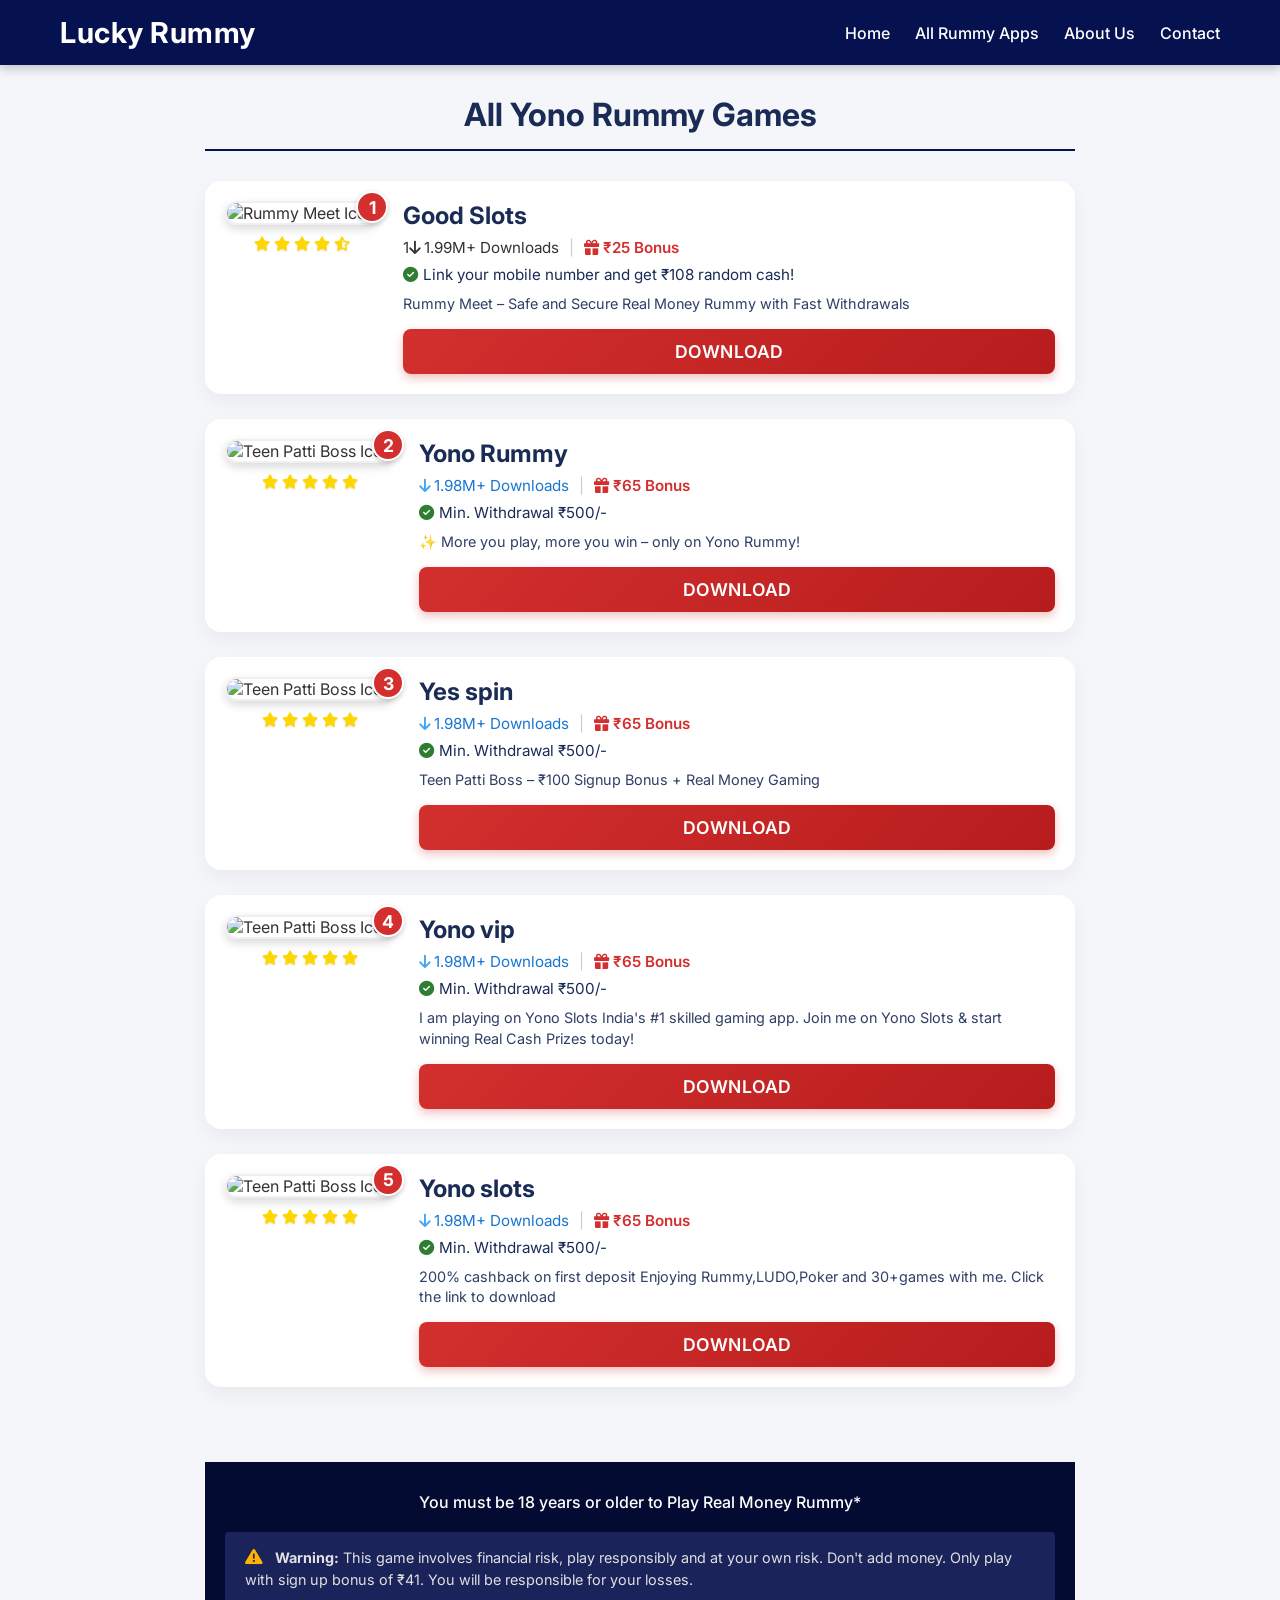
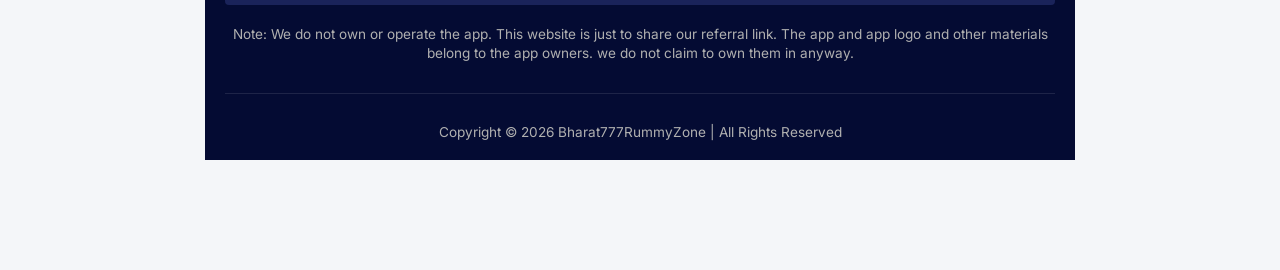
==== all-apps.html @ 6d44b894 "Add files via upload" ====
<!DOCTYPE html>
<html lang="en">
<head>
    <meta charset="UTF-8">
    <meta name="viewport" content="width=device-width, initial-scale=1.0">
    <title>All Rummy Apps - RummyZone</title>
    <link rel="stylesheet" href="style.css">
    <!-- FontAwesome for icons -->
    <link rel="stylesheet" href="https://cdnjs.cloudflare.com/ajax/libs/font-awesome/6.4.0/css/all.min.css">
    <link href="https://fonts.googleapis.com/css2?family=Inter:wght@400;500;600;700&display=swap" rel="stylesheet">
</head>
<body>

    <!-- Navbar -->
    <nav class="navbar">
        <div class="nav-container">
            <h1 class="logo">Lucky Rummy</h1>
            <ul class="nav-links">
                <li><a href="index.html">Home</a></li>
                <li><a href="all-apps.html">All Rummy Apps</a></li>
                <li><a href="about.html">About Us</a></li>
                <li><a href="contact.html">Contact</a></li>
            </ul>
        </div>
    </nav>
   <!-- Main Content -->
    <main class="main-content">
        <h2 class="section-title">All Yono Rummy Games</h2>

        <div class="cards-container">











            <!-- App Card 1 -->
            <div class="app-card">
                <div class="card-left">
                    <div class="icon-wrapper">
                        <span class="rank-badge">1</span>
                        <img src="images/good1.jpeg" alt="Rummy Meet Icon" class="app-icon">
                    </div>
                    <div class="stars">
                        <i class="fa-solid fa-star"></i>
                        <i class="fa-solid fa-star"></i>
                        <i class="fa-solid fa-star"></i>
                        <i class="fa-solid fa-star"></i>
                        <i class="fa-solid fa-star-half-stroke"></i>
                    </div>
                </div>
                <div class="card-right">
                    <h3 class="app-name">Good Slots</h3>
                    <div class="app-stats">
                        <span rank-badge>1<i class="fa-solid fa-arrow-down"></i> 1.99M+ Downloads</span>
                        <span class="stat divider">|</span>
                        <span class="stat bonus"><i class="fa-solid fa-gift"></i> ₹25 Bonus</span>
                    </div>
                    <div class="app-withdrawal">
                        <i class="fa-solid fa-circle-check"></i> Link your mobile number and get ₹108 random cash!
                    </div>
                    <p class="app-desc">Rummy Meet – Safe and Secure Real Money Rummy with Fast Withdrawals</p>
                    <a href=" https://sharegoodslots.xyz?pid=497854012&pkg=com.goodslots111.com" class="btn-download">Download</a>
                </div>
            </div>


            <!-- App Card 2 -->
            <div class="app-card">
                <div class="card-left">
                    <div class="icon-wrapper">
                        <span class="rank-badge">2</span>
                        <img src="images\image.png" alt="Teen Patti Boss Icon" class="app-icon">
                    </div>
                    <div class="stars">
                        <i class="fa-solid fa-star"></i>
                        <i class="fa-solid fa-star"></i>
                        <i class="fa-solid fa-star"></i>
                        <i class="fa-solid fa-star"></i>
                        <i class="fa-solid fa-star"></i>
                    </div>
                </div>
                <div class="card-right">
                    <h3 class="app-name">Yono Rummy</h3>
                    <div class="app-stats">
                        <span class="stat downloads"><i class="fa-solid fa-arrow-down"></i> 1.98M+ Downloads</span>
                        <span class="stat divider">|</span>
                        <span class="stat bonus"><i class="fa-solid fa-gift"></i> ₹65 Bonus</span>
                    </div>
                    <div class="app-withdrawal">
                        <i class="fa-solid fa-circle-check"></i> Min. Withdrawal ₹500/-
                    </div>
                    <p class="app-desc">✨ More you play, more you win – only on Yono Rummy!</p>
                    <a href="https://yonorummy019.com/?code=FJ9BPXQPASB&t=1774682719" class="btn-download">Download</a>
                </div>
            </div>

          <!-- App Card 3 -->
            <div class="app-card">
                <div class="card-left">
                    <div class="icon-wrapper">
                        <span class="rank-badge">3</span>
                        <img src="images\sky1.jpeg" alt="Teen Patti Boss Icon" class="app-icon">
                    </div>
                    <div class="stars">
                        <i class="fa-solid fa-star"></i>
                        <i class="fa-solid fa-star"></i>
                        <i class="fa-solid fa-star"></i>
                        <i class="fa-solid fa-star"></i>
                        <i class="fa-solid fa-star"></i>
                    </div>
                </div>
                <div class="card-right">
                    <h3 class="app-name">Yes spin</h3>
                    <div class="app-stats">
                        <span class="stat downloads"><i class="fa-solid fa-arrow-down"></i> 1.98M+ Downloads</span>
                        <span class="stat divider">|</span>
                        <span class="stat bonus"><i class="fa-solid fa-gift"></i> ₹65 Bonus</span>
                    </div>
                    <div class="app-withdrawal">
                        <i class="fa-solid fa-circle-check"></i> Min. Withdrawal ₹500/-
                    </div>
                    <p class="app-desc">Teen Patti Boss – ₹100 Signup Bonus + Real Money Gaming</p>
                    <a href="https://www.yesspinhhh.com/?code=7GPYC7N1KJ4&t=1774682824" class="btn-download">Download</a>
                </div>
            </div>


          <!-- App Card 4 -->
            <div class="app-card">
                <div class="card-left">
                    <div class="icon-wrapper">
                        <span class="rank-badge">4</span>
                        <img src="images\sky2.jpeg" alt="Teen Patti Boss Icon" class="app-icon">
                    </div>
                    <div class="stars">
                        <i class="fa-solid fa-star"></i>
                        <i class="fa-solid fa-star"></i>
                        <i class="fa-solid fa-star"></i>
                        <i class="fa-solid fa-star"></i>
                        <i class="fa-solid fa-star"></i>
                    </div>
                </div>
                <div class="card-right">
                    <h3 class="app-name">Yono vip</h3>
                    <div class="app-stats">
                        <span class="stat downloads"><i class="fa-solid fa-arrow-down"></i> 1.98M+ Downloads</span>
                        <span class="stat divider">|</span>
                        <span class="stat bonus"><i class="fa-solid fa-gift"></i> ₹65 Bonus</span>
                    </div>
                    <div class="app-withdrawal">
                        <i class="fa-solid fa-circle-check"></i> Min. Withdrawal ₹500/-
                    </div>
                    <p class="app-desc">I am playing on Yono Slots India's #1 skilled gaming app. 
 Join me on Yono Slots & start winning Real Cash Prizes today! </p>
                    <a href=" https://www.uonoslots.site/?code=SRJ963GXHSD&t=1774682987" class="btn-download">Download</a>
                </div>
            </div>

          <!-- App Card 5 -->
            <div class="app-card">
                <div class="card-left">
                    <div class="icon-wrapper">
                        <span class="rank-badge">5</span>
                        <img src="images\sky3.jpeg" alt="Teen Patti Boss Icon" class="app-icon">
                    </div>
                    <div class="stars">
                        <i class="fa-solid fa-star"></i>
                        <i class="fa-solid fa-star"></i>
                        <i class="fa-solid fa-star"></i>
                        <i class="fa-solid fa-star"></i>
                        <i class="fa-solid fa-star"></i>
                    </div>
                </div>
                <div class="card-right">
                    <h3 class="app-name">Yono slots</h3>
                    <div class="app-stats">
                        <span class="stat downloads"><i class="fa-solid fa-arrow-down"></i> 1.98M+ Downloads</span>
                        <span class="stat divider">|</span>
                        <span class="stat bonus"><i class="fa-solid fa-gift"></i> ₹65 Bonus</span>
                    </div>
                    <div class="app-withdrawal">
                        <i class="fa-solid fa-circle-check"></i> Min. Withdrawal ₹500/-
                    </div>
                    <p class="app-desc"> 200% cashback on first deposit 
 Enjoying Rummy,LUDO,Poker and 30+games with me. Click the link to download</p>
                    <a href="https://www.uonoslots.site/?code=SRJ963GXHSD&t=1774682987" class="btn-download">Download</a>
                </div>
            </div>


            

    <!-- Footer -->
    <footer class="site-footer">
        <div class="footer-container">
            <div class="footer-age-limit">
                You must be 18 years or older to Play Real Money Rummy*
            </div>
            <div class="footer-warning-box">
                <i class="fa-solid fa-triangle-exclamation"></i> <strong>Warning:</strong> This game involves financial risk, play responsibly and at your own risk. Don't add money. Only play with sign up bonus of ₹41. You will be responsible for your losses.
            </div>
            <div class="footer-note">
                Note: We do not own or operate the app. This website is just to share our referral link. The app and app logo and other materials belong to the app owners. we do not claim to own them in anyway.
            </div>
            <hr class="footer-divider">
            <div class="footer-copyright">
                Copyright © 2026 Bharat777RummyZone | All Rights Reserved
            </div>
        </div>
    </footer>

    <script src="script.js"></script>
</body>
</html>
---- style.css ----
:root {
    --primary-blue: #06114F;
    --secondary-blue: #1A2B56;
    --accent-yellow: #FFD700;
    --accent-red: #D32F2F;
    --accent-red-dark: #B71C1C;
    --accent-green: #2E7D32;
    --bg-light: #f4f6f9;
    --card-bg: #ffffff;
    --text-main: #333333;
    --text-muted: #666666;
}

* {
    margin: 0;
    padding: 0;
    box-sizing: border-box;
    font-family: 'Inter', sans-serif;
}

body {
    background-color: var(--bg-light);
    color: var(--text-main);
    padding-bottom: 80px; /* Space for sticky button */
}

/* Navbar */
.navbar {
    background-color: var(--primary-blue);
    padding: 15px 0;
    box-shadow: 0 4px 10px rgba(0,0,0,0.2);
    position: sticky;
    top: 0;
    z-index: 100;
}

.nav-container {
    max-width: 1200px;
    margin: 0 auto;
    padding: 0 20px;
    display: flex;
    justify-content: space-between;
    align-items: center;
}

.logo {
    color: #ffffff;
    font-size: 1.8rem;
    font-weight: 700;
    letter-spacing: 0.5px;
}

.nav-links {
    list-style: none;
    display: flex;
    gap: 25px;
}

.nav-links a {
    text-decoration: none;
    color: #ffffff;
    font-weight: 500;
    transition: color 0.3s ease;
}

.nav-links a:hover, .nav-links a.active {
    color: var(--accent-yellow);
}

/* Main Content */
.main-content {
    max-width: 900px;
    margin: 30px auto;
    padding: 0 15px;
}

.section-title {
    text-align: center;
    color: var(--secondary-blue);
    font-size: 2rem;
    margin-bottom: 30px;
    padding-bottom: 15px;
    border-bottom: 2px solid var(--primary-blue);
}

/* Cards */
.cards-container {
    display: flex;
    flex-direction: column;
    gap: 25px;
}

.app-card {
    background: var(--card-bg);
    border-radius: 16px;
    padding: 20px;
    display: flex;
    gap: 25px;
    box-shadow: 0 8px 20px rgba(0,0,0,0.05);
    transition: transform 0.3s ease, box-shadow 0.3s ease;
    position: relative;
    overflow: hidden;
}

.app-card:hover {
    transform: translateY(-5px);
    box-shadow: 0 12px 25px rgba(0,0,0,0.1);
}

.card-left {
    display: flex;
    flex-direction: column;
    align-items: center;
    gap: 10px;
    min-width: 120px;
}

.icon-wrapper {
    position: relative;
}

.app-icon {
    width: 100px;
    height: 100px;
    border-radius: 24px;
    object-fit: cover;
    box-shadow: 0 4px 10px rgba(0,0,0,0.15);
    border: 2px solid #f0f0f0;
}

.rank-badge {
    position: absolute;
    top: -10px;
    right: -10px;
    background: var(--accent-red);
    color: white;
    width: 32px;
    height: 32px;
    border-radius: 50%;
    display: flex;
    align-items: center;
    justify-content: center;
    font-weight: bold;
    font-size: 1.1rem;
    box-shadow: 0 2px 5px rgba(0,0,0,0.2);
    border: 2px solid white;
}

.stars {
    color: var(--accent-yellow);
    font-size: 0.9rem;
    text-shadow: 0 1px 2px rgba(0,0,0,0.1);
}

.card-right {
    flex: 1;
    display: flex;
    flex-direction: column;
    justify-content: space-between;
}

.app-name {
    color: var(--secondary-blue);
    font-size: 1.5rem;
    margin-bottom: 8px;
}

.app-stats {
    display: flex;
    align-items: center;
    gap: 10px;
    font-size: 0.95rem;
    margin-bottom: 8px;
}

.stat.downloads {
    color: #1976D2;
}

.stat.downloads i {
    color: #42A5F5;
}

.stat.bonus {
    color: var(--accent-red);
    font-weight: 600;
}

.stat.divider {
    color: #ccc;
}

.app-withdrawal {
    color: var(--secondary-blue);
    font-size: 0.95rem;
    margin-bottom: 10px;
    display: flex;
    align-items: center;
    gap: 5px;
}

.app-withdrawal i {
    color: var(--accent-green);
}

.app-desc {
    color: var(--secondary-blue);
    font-size: 0.9rem;
    margin-bottom: 15px;
    line-height: 1.4;
    opacity: 0.9;
}

.btn-download {
    background: linear-gradient(135deg, var(--accent-red), var(--accent-red-dark));
    color: white;
    text-decoration: none;
    padding: 12px 20px;
    border-radius: 8px;
    font-weight: 600;
    text-align: center;
    font-size: 1.1rem;
    transition: all 0.3s ease;
    box-shadow: 0 4px 10px rgba(211, 47, 47, 0.3);
    text-transform: uppercase;
    letter-spacing: 0.5px;
    display: inline-block;
}

.btn-download:hover {
    background: linear-gradient(135deg, #E53935, #C62828);
    box-shadow: 0 6px 15px rgba(211, 47, 47, 0.4);
    transform: scale(1.02);
}

/* Sticky Floating Button */
.floating-btn {
    position: fixed;
    bottom: 20px;
    left: 50%;
    transform: translateX(-50%);
    background: linear-gradient(135deg, #FF6D00, #E65100);
    color: white;
    text-decoration: none;
    padding: 15px 40px;
    border-radius: 30px;
    font-size: 1.2rem;
    font-weight: 700;
    box-shadow: 0 8px 20px rgba(230, 81, 0, 0.4);
    z-index: 99;
    transition: all 0.3s ease;
    animation: bounce 2s infinite;
}

.floating-btn:hover {
    background: linear-gradient(135deg, #FF8F00, #EF6C00);
    transform: translateX(-50%) scale(1.05);
}

@keyframes bounce {
    0%, 20%, 50%, 80%, 100% { transform: translateX(-50%) translateY(0); }
    40% { transform: translateX(-50%) translateY(-10px); }
    60% { transform: translateX(-50%) translateY(-5px); }
}

/* Modal Popup */
.modal-overlay {
    position: fixed;
    top: 0; left: 0; right: 0; bottom: 0;
    background: rgba(0,0,0,0.6);
    display: flex;
    justify-content: center;
    align-items: center;
    z-index: 1000;
    opacity: 0;
    pointer-events: none;
    transition: opacity 0.4s ease;
    backdrop-filter: blur(5px);
}

.modal-overlay.active {
    opacity: 1;
    pointer-events: auto;
}

.modal-content {
    background: white;
    border-radius: 20px;
    width: 90%;
    max-width: 400px;
    text-align: center;
    position: relative;
    transform: translateY(20px);
    transition: transform 0.4s ease;
    overflow: hidden;
    box-shadow: 0 15px 30px rgba(0,0,0,0.2);
}

.modal-overlay.active .modal-content {
    transform: translateY(0);
}

.close-btn {
    position: absolute;
    top: 15px;
    right: 20px;
    font-size: 1.8rem;
    cursor: pointer;
    color: white;
    transition: color 0.3s;
    z-index: 10;
}

.close-btn:hover {
    color: var(--accent-yellow);
}

.modal-header {
    background: var(--primary-blue);
    color: white;
    padding: 20px;
    border-bottom: 4px solid var(--accent-yellow);
}

.modal-body {
    padding: 30px 20px;
}

.bonus-icon {
    font-size: 3rem;
    color: var(--accent-red);
    margin-bottom: 15px;
}

.modal-body h4 {
    color: var(--secondary-blue);
    font-size: 1.4rem;
    margin-bottom: 10px;
}

.modal-body p {
    color: var(--text-muted);
    margin-bottom: 20px;
    font-size: 0.95rem;
}

.btn-large {
    display: block;
    width: 100%;
}

/* Text Page Content Cards (About, etc.) */
.text-card {
    background: var(--card-bg);
    border-radius: 16px;
    padding: 30px;
    box-shadow: 0 8px 20px rgba(0,0,0,0.05);
    line-height: 1.6;
    color: var(--text-main);
}
.text-card p {
    margin-bottom: 15px;
    font-size: 1.05rem;
}
.text-card h3 {
    color: var(--secondary-blue);
    font-size: 1.4rem;
    margin-top: 25px;
    margin-bottom: 15px;
    display: flex;
    align-items: center;
    gap: 10px;
}
.text-card ul {
    list-style: none;
    margin-bottom: 20px;
}
.text-card ul li {
    position: relative;
    padding-left: 25px;
    margin-bottom: 8px;
    font-size: 1.05rem;
}
.text-card ul li::before {
    content: "•";
    color: var(--primary-blue);
    font-weight: bold;
    position: absolute;
    left: 8px;
    top: 0;
}
.text-card .btn-container {
    text-align: center;
    margin-top: 30px;
    margin-bottom: 10px;
}

/* Form Styles */
.contact-form {
    display: flex;
    flex-direction: column;
    gap: 15px;
    margin-top: 20px;
}
.form-group {
    display: flex;
    flex-direction: column;
    gap: 5px;
}
.form-group label {
    font-weight: 500;
    color: var(--secondary-blue);
    font-size: 0.95rem;
}
.form-control {
    padding: 12px 15px;
    border: 1px solid #ccc;
    border-radius: 8px;
    font-size: 1rem;
    font-family: inherit;
    transition: all 0.3s ease;
}
.form-control:focus {
    outline: none;
    border-color: var(--primary-blue);
    box-shadow: 0 0 0 3px rgba(6, 17, 79, 0.1);
}
textarea.form-control {
    resize: vertical;
    min-height: 120px;
}
.contact-info {
    margin-top: 30px;
    padding-top: 20px;
    border-top: 1px solid #eee;
}
.contact-info p {
    display: flex;
    align-items: center;
    gap: 12px;
    margin-bottom: 12px;
    color: var(--text-main);
    font-size: 1.05rem;
}
.contact-info i {
    color: var(--accent-red);
    width: 20px;
    text-align: center;
    font-size: 1.2rem;
}

/* Footer */
.site-footer {
    background-color: #040b33; /* Darker blue for footer */
    color: white;
    padding: 30px 20px 20px;
    font-size: 0.9rem;
    margin-top: 50px;
}

.footer-container {
    max-width: 1000px;
    margin: 0 auto;
    display: flex;
    flex-direction: column;
    gap: 20px;
}

.footer-age-limit {
    text-align: center;
    font-size: 1rem;
    font-weight: 500;
}

.footer-warning-box {
    background-color: #1a235a;
    border-radius: 4px;
    padding: 15px 20px;
    line-height: 1.5;
    color: #e0e0e0;
}

.footer-warning-box i {
    color: #ffb300;
    margin-right: 8px;
    font-size: 1.1rem;
}

.footer-note {
    text-align: center;
    font-size: 0.85rem;
    color: #b0b0b0;
    line-height: 1.4;
}

.footer-links {
    display: flex;
    justify-content: center;
    gap: 20px;
    list-style: none;
    margin: 10px 0;
}

.footer-links a {
    color: white;
    text-decoration: none;
    font-weight: 500;
    transition: color 0.3s;
}

.footer-links a:hover {
    color: var(--accent-yellow);
}

.footer-divider {
    border: none;
    border-top: 1px solid rgba(255, 255, 255, 0.1);
    margin: 10px 0;
}

.footer-copyright {
    text-align: center;
    font-size: 0.85rem;
    color: #b0b0b0;
}

/* Responsive Design */
@media (max-width: 768px) {
    .nav-container {
        flex-direction: column;
        align-items: center;
        padding: 5px 15px;
    }
    
    .logo {
        margin-bottom: 15px;
    }
    
    .nav-links {
        display: flex;
        flex-wrap: wrap;
        justify-content: center;
        gap: 15px;
        width: 100%;
        font-size: 0.95rem;
    }
    
    .app-card {
        flex-direction: row;
        padding: 15px;
        gap: 15px;
    }
    
    .app-icon {
        width: 80px;
        height: 80px;
    }
    
    .app-name {
        font-size: 1.2rem;
    }
    
    .app-stats {
        flex-direction: column;
        align-items: flex-start;
        gap: 5px;
    }
    
    .stat.divider {
        display: none;
    }
    
    .btn-download {
        font-size: 1rem;
        padding: 10px;
    }
}

@media (max-width: 480px) {
    .app-card {
        flex-direction: column;
        align-items: center;
        text-align: center;
    }
    
    .card-left {
        margin-bottom: 10px;
    }
    
    .app-stats {
        align-items: center;
    }
    
    .app-withdrawal {
        justify-content: center;
    }
}
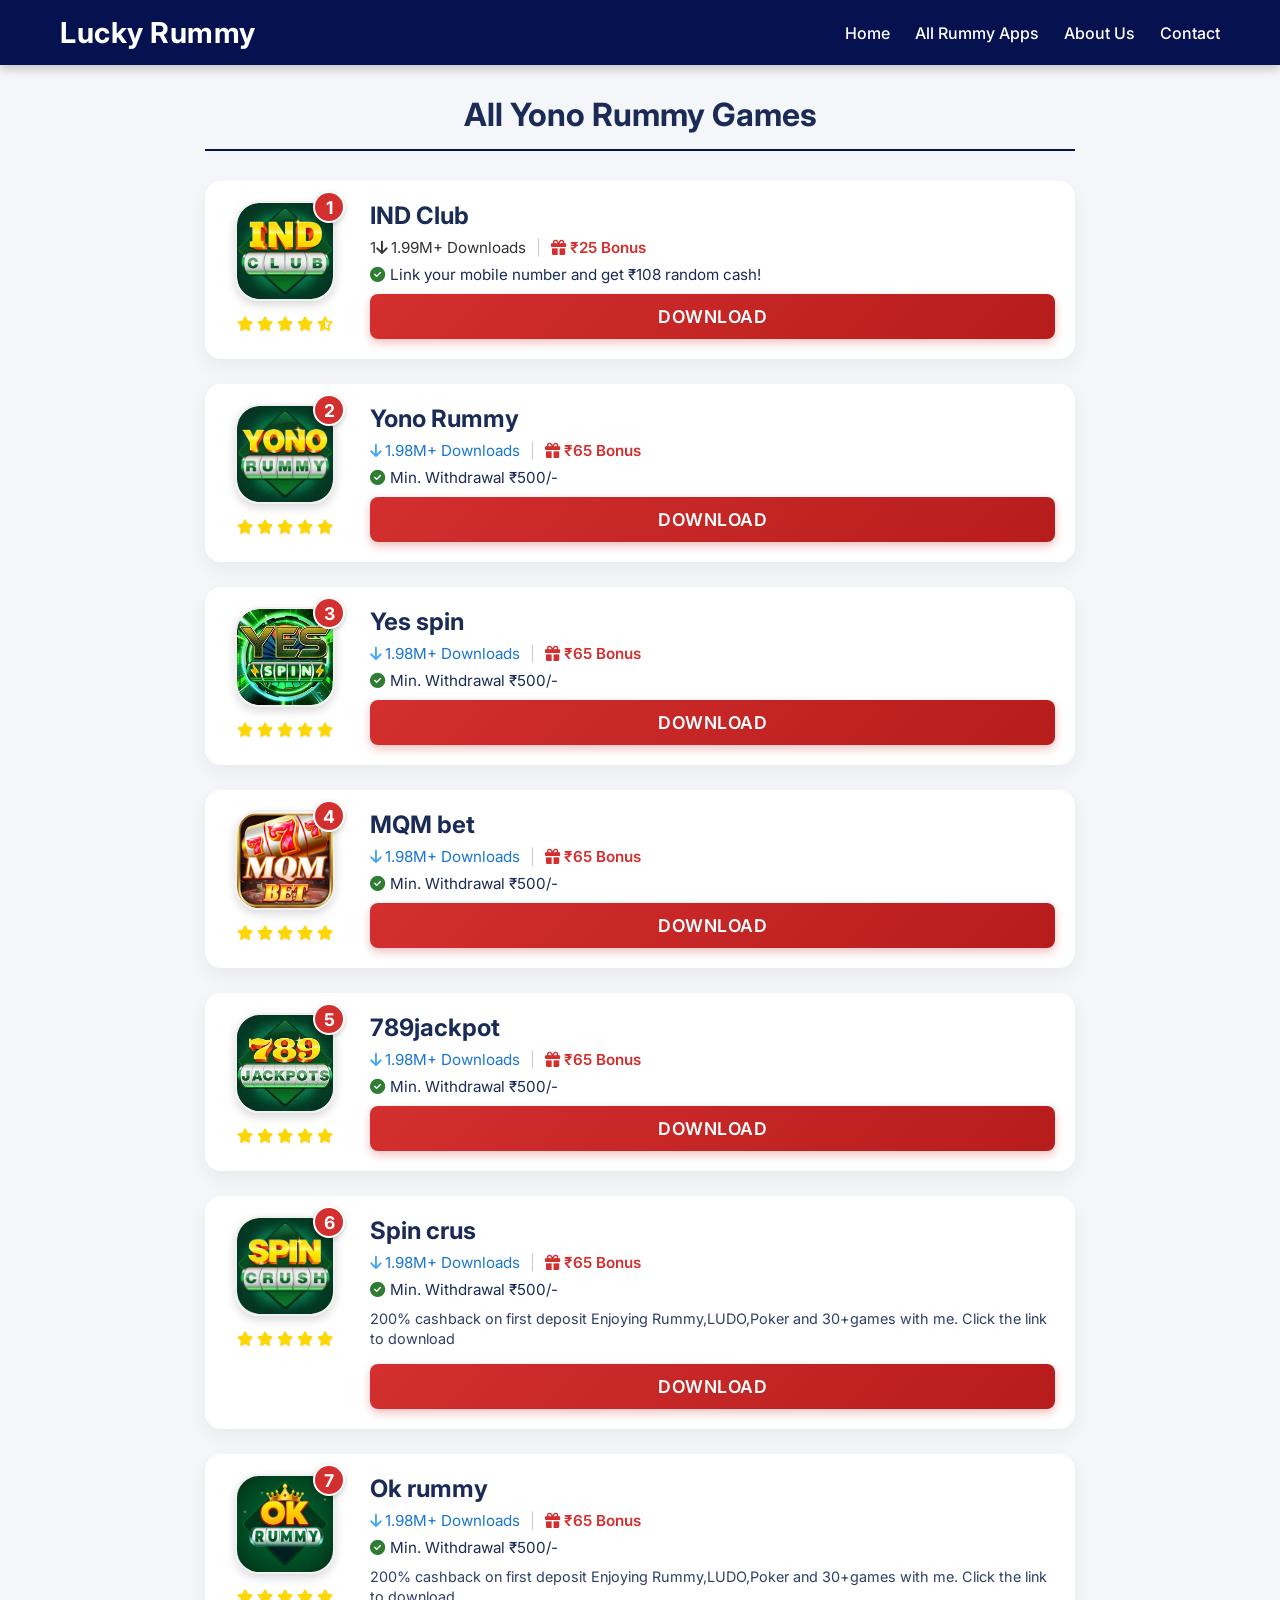
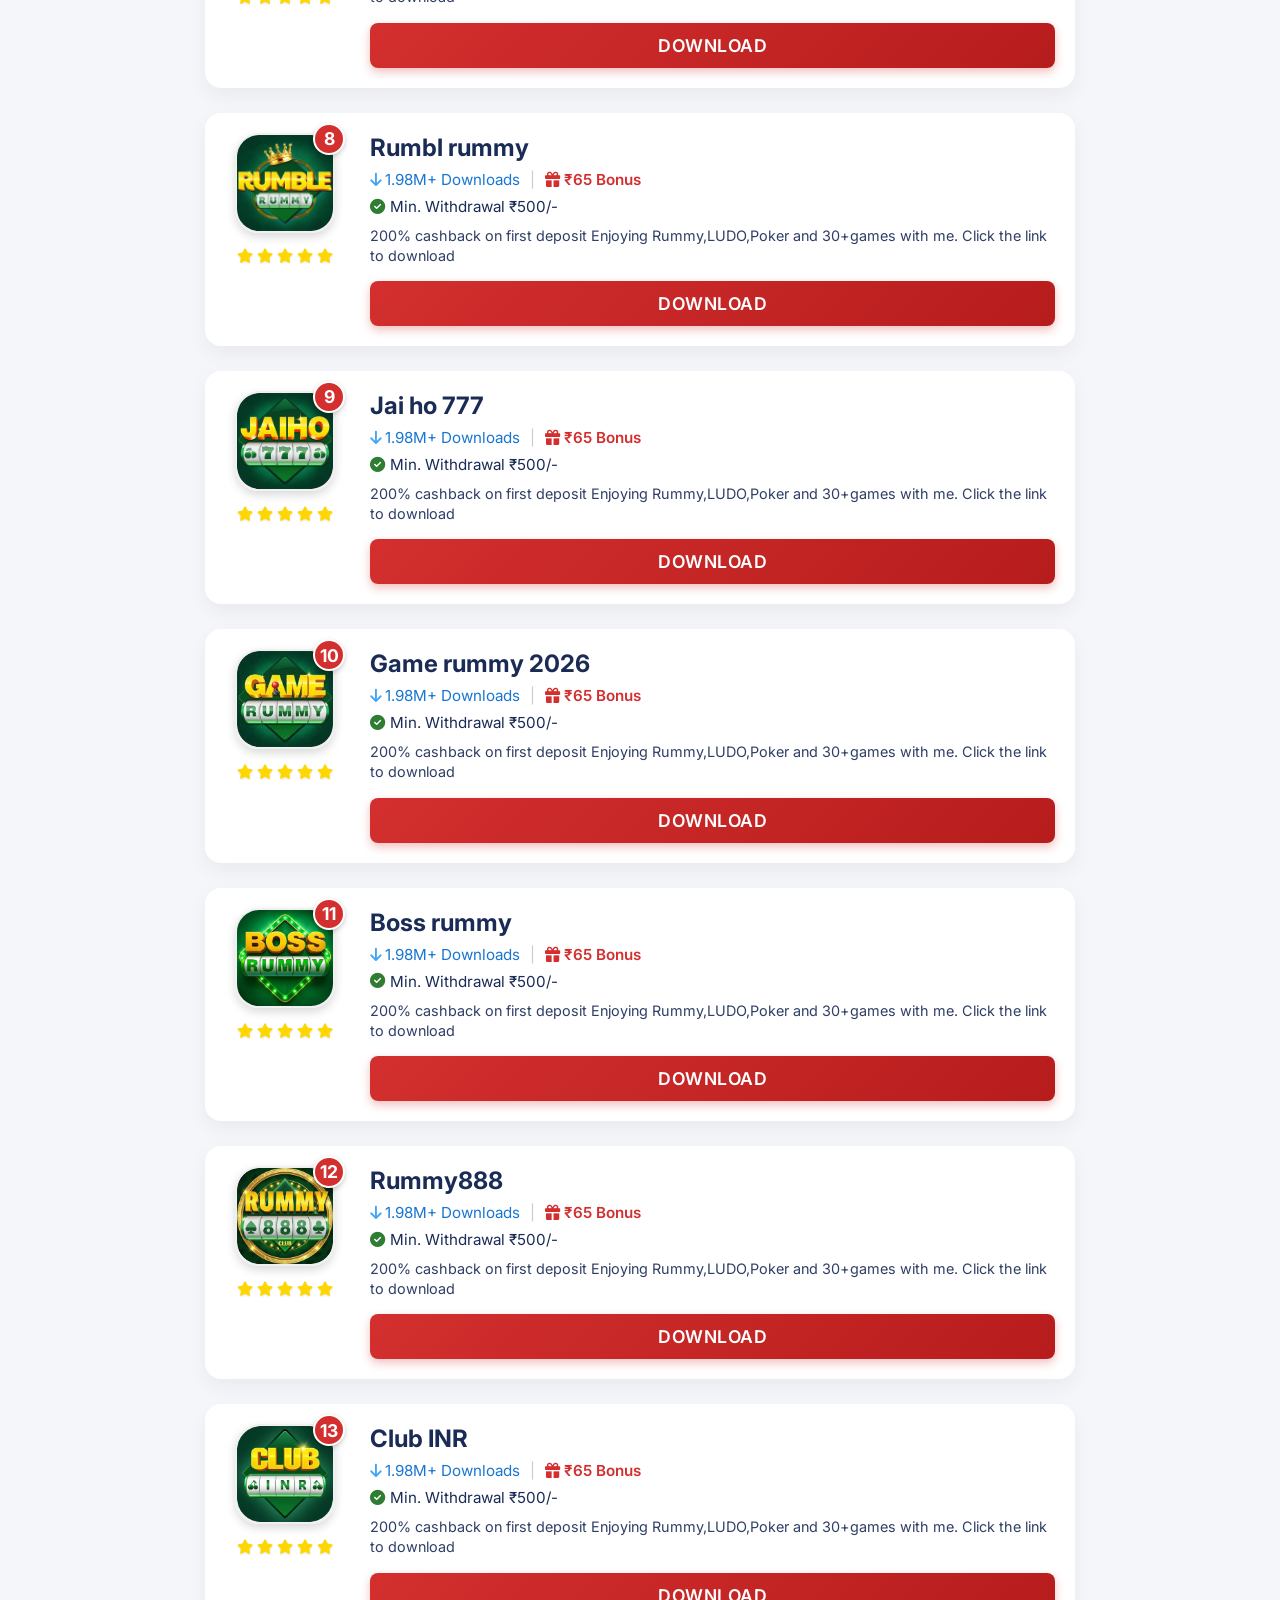
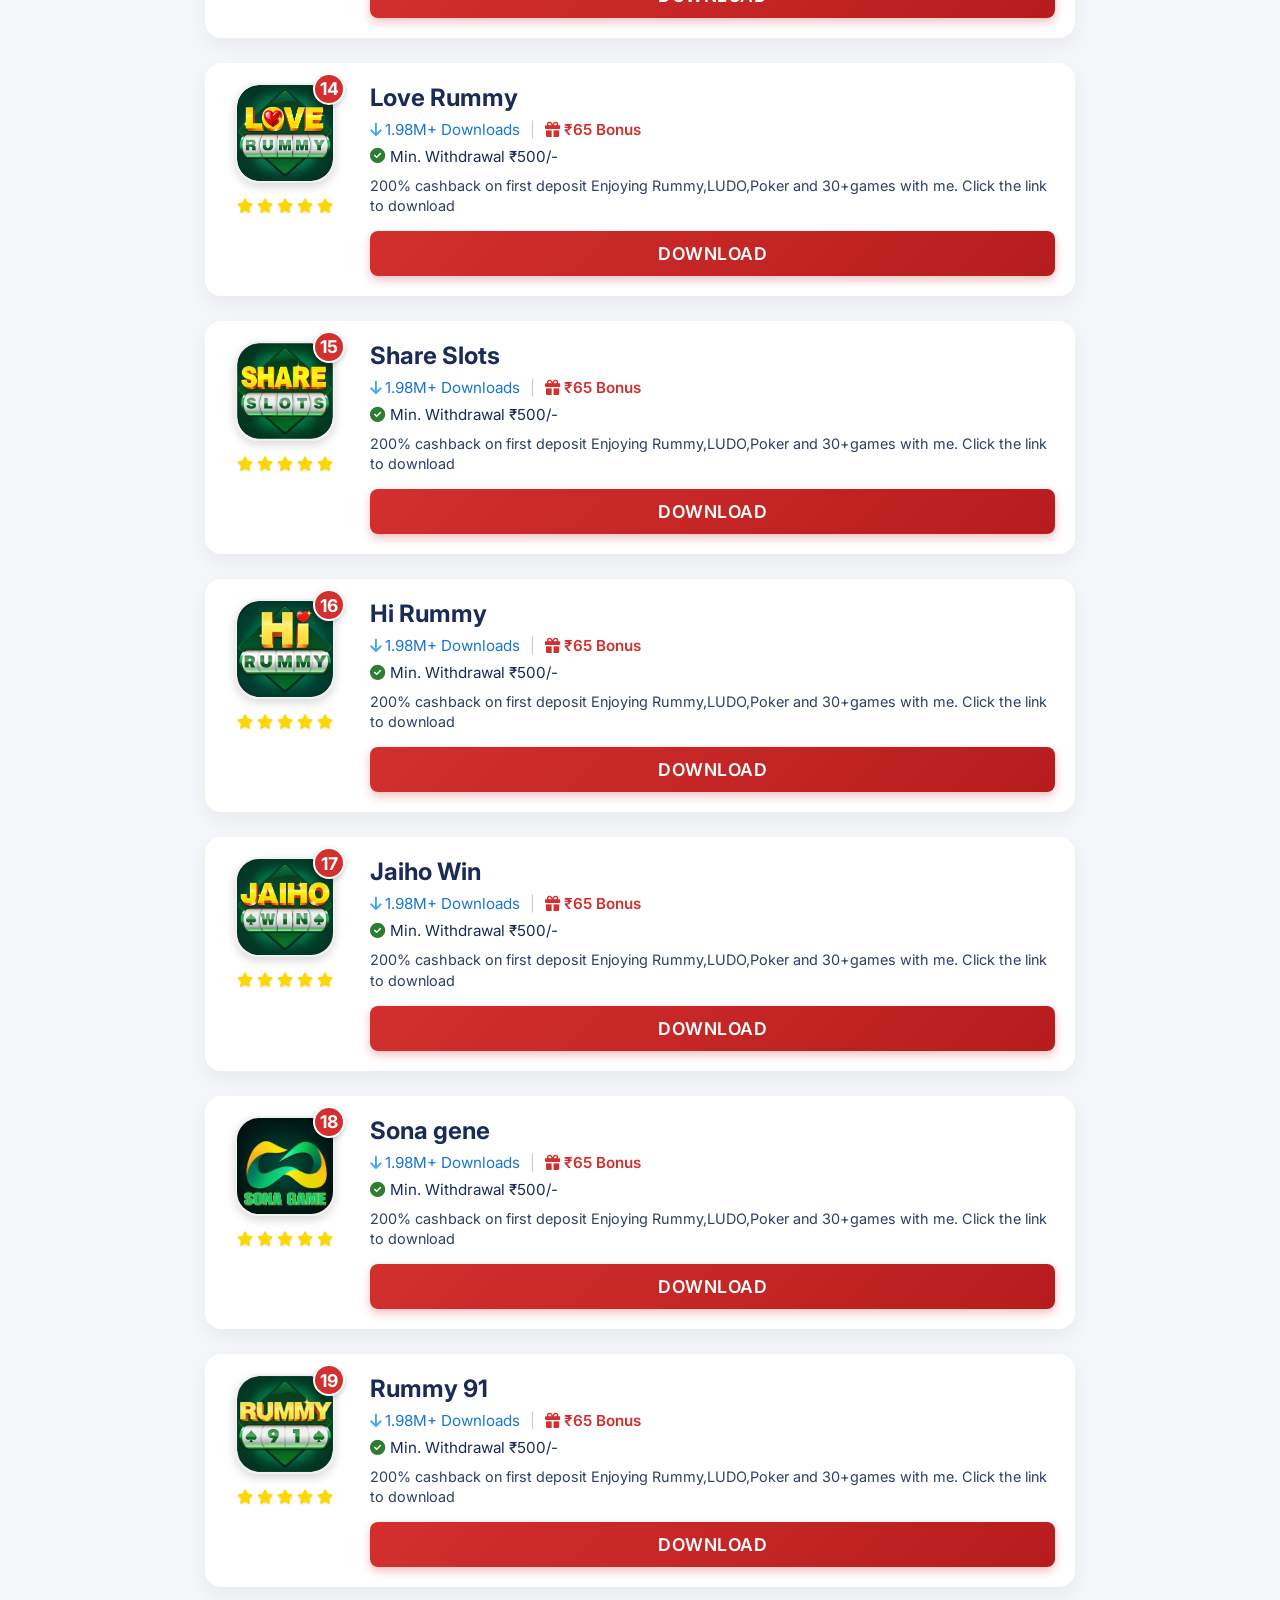
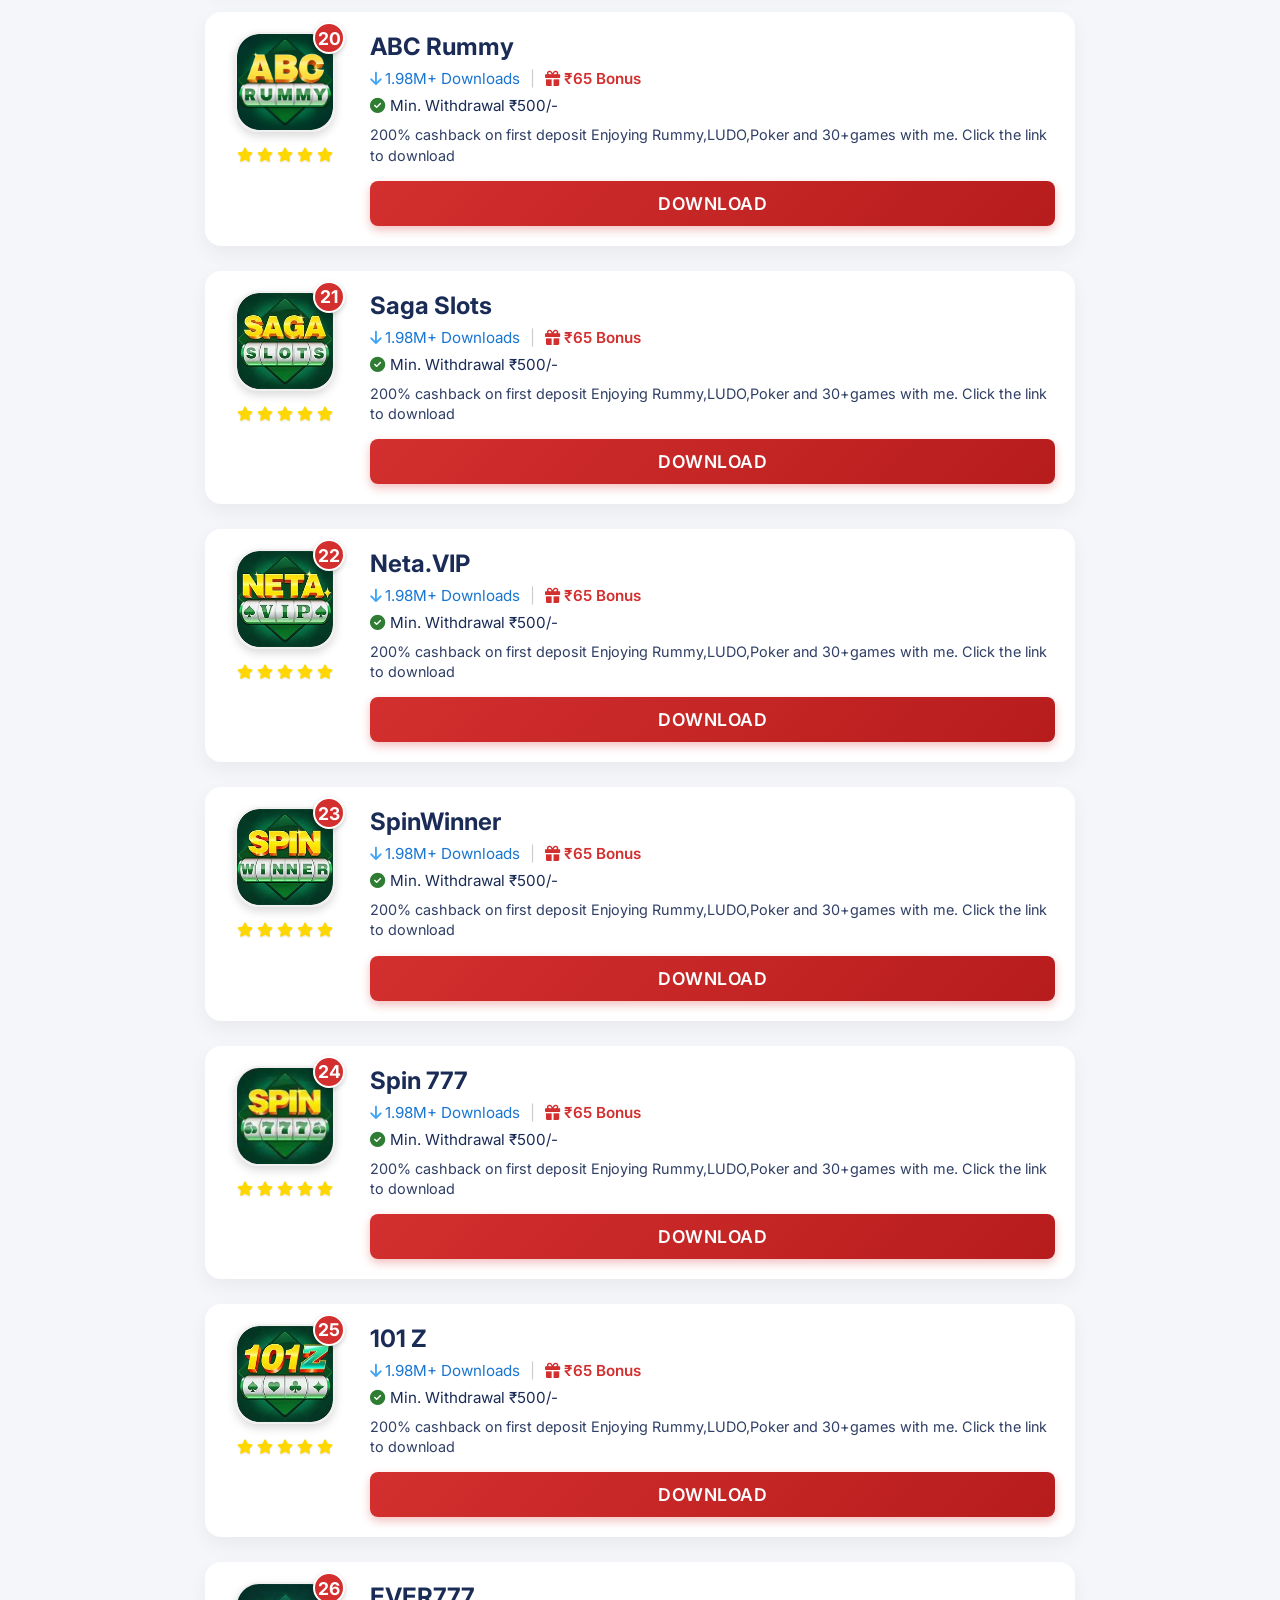
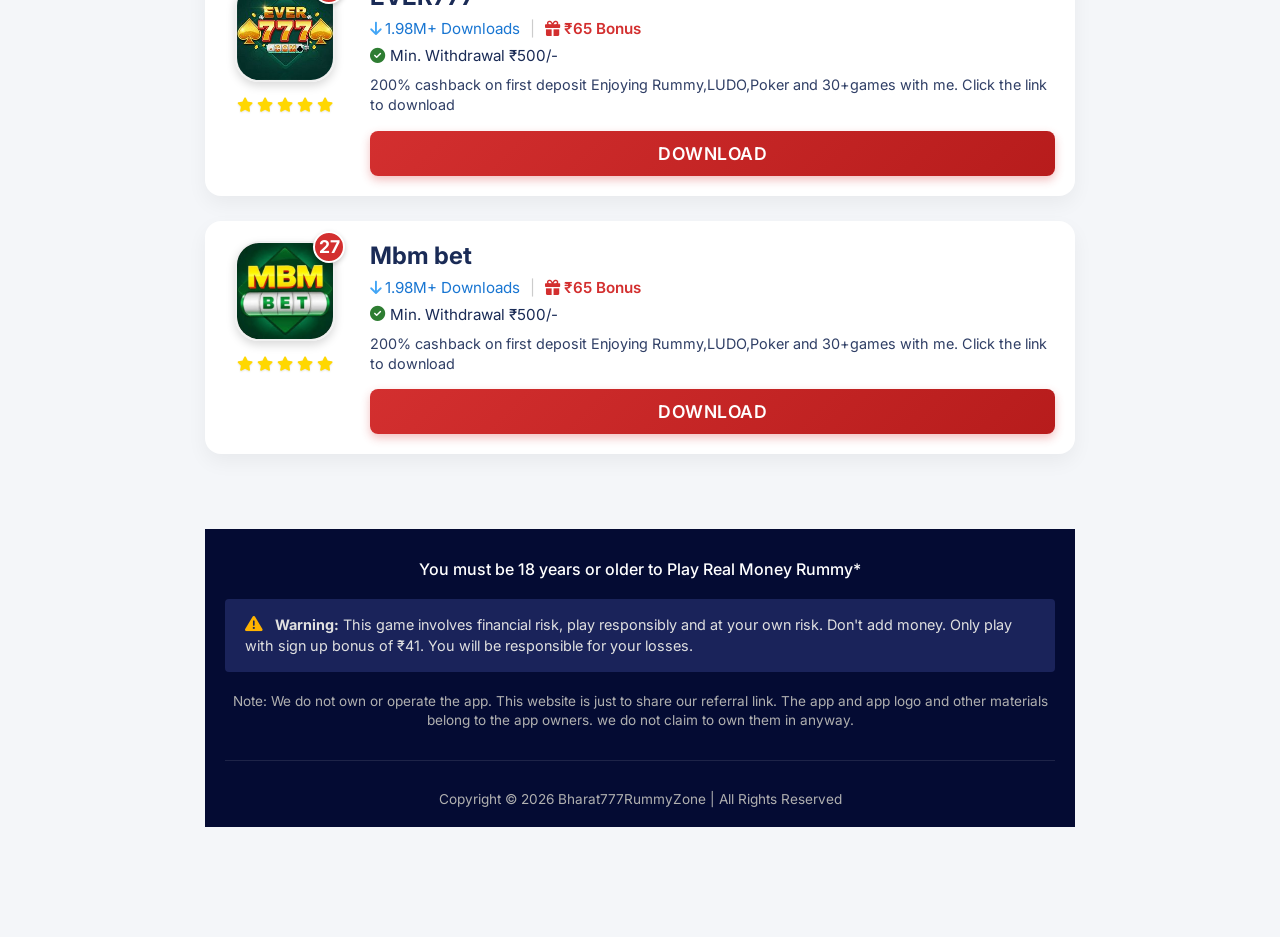
==== commit cc926bec: "Update all-apps.html" ====
--- a/all-apps.html
+++ b/all-apps.html
@@ -29,22 +29,12 @@
 
         <div class="cards-container">
 
-
-
-
-
-
-
-
-
-
-
             <!-- App Card 1 -->
             <div class="app-card">
                 <div class="card-left">
                     <div class="icon-wrapper">
                         <span class="rank-badge">1</span>
-                        <img src="images/good1.jpeg" alt="Rummy Meet Icon" class="app-icon">
+                        <img src="images\WhatsApp Image 2026-04-18 at 9.36.50 AM.jpeg" alt="Rummy Meet Icon" class="app-icon">
                     </div>
                     <div class="stars">
                         <i class="fa-solid fa-star"></i>
@@ -55,7 +45,7 @@
                     </div>
                 </div>
                 <div class="card-right">
-                    <h3 class="app-name">Good Slots</h3>
+                    <h3 class="app-name">IND Club</h3>
                     <div class="app-stats">
                         <span rank-badge>1<i class="fa-solid fa-arrow-down"></i> 1.99M+ Downloads</span>
                         <span class="stat divider">|</span>
@@ -64,8 +54,7 @@
                     <div class="app-withdrawal">
                         <i class="fa-solid fa-circle-check"></i> Link your mobile number and get ₹108 random cash!
                     </div>
-                    <p class="app-desc">Rummy Meet – Safe and Secure Real Money Rummy with Fast Withdrawals</p>
-                    <a href=" https://sharegoodslots.xyz?pid=497854012&pkg=com.goodslots111.com" class="btn-download">Download</a>
+                    <a href=" https://indclub30.com/?code=34UU9WSLUB6&t=1774683295" class="btn-download">Download</a>
                 </div>
             </div>
 
@@ -95,7 +84,7 @@
                     <div class="app-withdrawal">
                         <i class="fa-solid fa-circle-check"></i> Min. Withdrawal ₹500/-
                     </div>
-                    <p class="app-desc">✨ More you play, more you win – only on Yono Rummy!</p>
+                  
                     <a href="https://yonorummy019.com/?code=FJ9BPXQPASB&t=1774682719" class="btn-download">Download</a>
                 </div>
             </div>
@@ -125,7 +114,7 @@
                     <div class="app-withdrawal">
                         <i class="fa-solid fa-circle-check"></i> Min. Withdrawal ₹500/-
                     </div>
-                    <p class="app-desc">Teen Patti Boss – ₹100 Signup Bonus + Real Money Gaming</p>
+                   
                     <a href="https://www.yesspinhhh.com/?code=7GPYC7N1KJ4&t=1774682824" class="btn-download">Download</a>
                 </div>
             </div>
@@ -136,29 +125,28 @@
                 <div class="card-left">
                     <div class="icon-wrapper">
                         <span class="rank-badge">4</span>
-                        <img src="images\sky2.jpeg" alt="Teen Patti Boss Icon" class="app-icon">
-                    </div>
-                    <div class="stars">
-                        <i class="fa-solid fa-star"></i>
-                        <i class="fa-solid fa-star"></i>
-                        <i class="fa-solid fa-star"></i>
-                        <i class="fa-solid fa-star"></i>
-                        <i class="fa-solid fa-star"></i>
-                    </div>
-                </div>
-                <div class="card-right">
-                    <h3 class="app-name">Yono vip</h3>
-                    <div class="app-stats">
-                        <span class="stat downloads"><i class="fa-solid fa-arrow-down"></i> 1.98M+ Downloads</span>
-                        <span class="stat divider">|</span>
-                        <span class="stat bonus"><i class="fa-solid fa-gift"></i> ₹65 Bonus</span>
-                    </div>
-                    <div class="app-withdrawal">
-                        <i class="fa-solid fa-circle-check"></i> Min. Withdrawal ₹500/-
-                    </div>
-                    <p class="app-desc">I am playing on Yono Slots India's #1 skilled gaming app. 
- Join me on Yono Slots & start winning Real Cash Prizes today! </p>
-                    <a href=" https://www.uonoslots.site/?code=SRJ963GXHSD&t=1774682987" class="btn-download">Download</a>
+                        <img src="images\WhatsApp Image 2026-04-18 at 9.32.38 AM.jpeg" alt="Teen Patti Boss Icon" class="app-icon">
+                    </div>
+                    <div class="stars">
+                        <i class="fa-solid fa-star"></i>
+                        <i class="fa-solid fa-star"></i>
+                        <i class="fa-solid fa-star"></i>
+                        <i class="fa-solid fa-star"></i>
+                        <i class="fa-solid fa-star"></i>
+                    </div>
+                </div>
+                <div class="card-right">
+                    <h3 class="app-name">MQM bet</h3>
+                    <div class="app-stats">
+                        <span class="stat downloads"><i class="fa-solid fa-arrow-down"></i> 1.98M+ Downloads</span>
+                        <span class="stat divider">|</span>
+                        <span class="stat bonus"><i class="fa-solid fa-gift"></i> ₹65 Bonus</span>
+                    </div>
+                    <div class="app-withdrawal">
+                        <i class="fa-solid fa-circle-check"></i> Min. Withdrawal ₹500/-
+                    </div>
+                  
+                    <a href="https://mqmshare.com?pid=476094426&pkg=com.mqm.bet" class="btn-download">Download</a>
                 </div>
             </div>
 
@@ -167,31 +155,756 @@
                 <div class="card-left">
                     <div class="icon-wrapper">
                         <span class="rank-badge">5</span>
-                        <img src="images\sky3.jpeg" alt="Teen Patti Boss Icon" class="app-icon">
-                    </div>
-                    <div class="stars">
-                        <i class="fa-solid fa-star"></i>
-                        <i class="fa-solid fa-star"></i>
-                        <i class="fa-solid fa-star"></i>
-                        <i class="fa-solid fa-star"></i>
-                        <i class="fa-solid fa-star"></i>
-                    </div>
-                </div>
-                <div class="card-right">
-                    <h3 class="app-name">Yono slots</h3>
-                    <div class="app-stats">
-                        <span class="stat downloads"><i class="fa-solid fa-arrow-down"></i> 1.98M+ Downloads</span>
-                        <span class="stat divider">|</span>
-                        <span class="stat bonus"><i class="fa-solid fa-gift"></i> ₹65 Bonus</span>
-                    </div>
-                    <div class="app-withdrawal">
-                        <i class="fa-solid fa-circle-check"></i> Min. Withdrawal ₹500/-
-                    </div>
-                    <p class="app-desc"> 200% cashback on first deposit 
- Enjoying Rummy,LUDO,Poker and 30+games with me. Click the link to download</p>
-                    <a href="https://www.uonoslots.site/?code=SRJ963GXHSD&t=1774682987" class="btn-download">Download</a>
-                </div>
-            </div>
+                        <img src="images\WhatsApp Image 2026-04-18 at 9.40.39 AM.jpeg" alt="Teen Patti Boss Icon" class="app-icon">
+                    </div>
+                    <div class="stars">
+                        <i class="fa-solid fa-star"></i>
+                        <i class="fa-solid fa-star"></i>
+                        <i class="fa-solid fa-star"></i>
+                        <i class="fa-solid fa-star"></i>
+                        <i class="fa-solid fa-star"></i>
+                    </div>
+                </div>
+                <div class="card-right">
+                    <h3 class="app-name">789jackpot</h3>
+                    <div class="app-stats">
+                        <span class="stat downloads"><i class="fa-solid fa-arrow-down"></i> 1.98M+ Downloads</span>
+                        <span class="stat divider">|</span>
+                        <span class="stat bonus"><i class="fa-solid fa-gift"></i> ₹65 Bonus</span>
+                    </div>
+                    <div class="app-withdrawal">
+                        <i class="fa-solid fa-circle-check"></i> Min. Withdrawal ₹500/-
+                    </div>
+                  
+                    <a href="https://789jackpots789.top/?code=XPZ5FS12Q26&t=1774683500" class="btn-download">Download</a>
+                </div>
+            </div>
+
+
+
+          <!-- App Card 6 -->
+            <div class="app-card">
+                <div class="card-left">
+                    <div class="icon-wrapper">
+                        <span class="rank-badge">6</span>
+                        <img src="images\WhatsApp Image 2026-04-07 at 11.18.59 AM.jpeg" alt="Teen Patti Boss Icon" class="app-icon">
+                    </div>
+                    <div class="stars">
+                        <i class="fa-solid fa-star"></i>
+                        <i class="fa-solid fa-star"></i>
+                        <i class="fa-solid fa-star"></i>
+                        <i class="fa-solid fa-star"></i>
+                        <i class="fa-solid fa-star"></i>
+                    </div>
+                </div>
+                <div class="card-right">
+                    <h3 class="app-name">Spin crus</h3>
+                    <div class="app-stats">
+                        <span class="stat downloads"><i class="fa-solid fa-arrow-down"></i> 1.98M+ Downloads</span>
+                        <span class="stat divider">|</span>
+                        <span class="stat bonus"><i class="fa-solid fa-gift"></i> ₹65 Bonus</span>
+                    </div>
+                    <div class="app-withdrawal">
+                        <i class="fa-solid fa-circle-check"></i> Min. Withdrawal ₹500/-
+                    </div>
+                    <p class="app-desc"> 200% cashback on first deposit 
+ Enjoying Rummy,LUDO,Poker and 30+games with me. Click the link to download</p>
+                    <a href="https://2shisgjsqawwhsagui7c.Safelyearnmillionsbysharingonepersonaqfxzqyfw.com/?code=3D7V75Z38JB&t=1774683065" class="btn-download">Download</a>
+                </div>
+            </div>
+
+
+            
+          <!-- App Card 7 -->
+            <div class="app-card">
+                <div class="card-left">
+                    <div class="icon-wrapper">
+                        <span class="rank-badge">7</span>
+                        <img src="images\WhatsApp Image 2026-04-18 at 9.41.26 AM.jpeg" alt="Teen Patti Boss Icon" class="app-icon">
+                    </div>
+                    <div class="stars">
+                        <i class="fa-solid fa-star"></i>
+                        <i class="fa-solid fa-star"></i>
+                        <i class="fa-solid fa-star"></i>
+                        <i class="fa-solid fa-star"></i>
+                        <i class="fa-solid fa-star"></i>
+                    </div>
+                </div>
+                <div class="card-right">
+                    <h3 class="app-name">Ok rummy</h3>
+                    <div class="app-stats">
+                        <span class="stat downloads"><i class="fa-solid fa-arrow-down"></i> 1.98M+ Downloads</span>
+                        <span class="stat divider">|</span>
+                        <span class="stat bonus"><i class="fa-solid fa-gift"></i> ₹65 Bonus</span>
+                    </div>
+                    <div class="app-withdrawal">
+                        <i class="fa-solid fa-circle-check"></i> Min. Withdrawal ₹500/-
+                    </div>
+                    <p class="app-desc"> 200% cashback on first deposit 
+ Enjoying Rummy,LUDO,Poker and 30+games with me. Click the link to download</p>
+                    <a href=" https://www.okrummy23.com/?code=27B7NV76SJR&t=1774683571" class="btn-download">Download</a>
+                </div>
+            </div>
+
+
+            
+          <!-- App Card 8 -->
+            <div class="app-card">
+                <div class="card-left">
+                    <div class="icon-wrapper">
+                        <span class="rank-badge">8</span>
+                        <img src="images\WhatsApp Image 2026-04-18 at 9.42.30 AM.jpeg" alt="Teen Patti Boss Icon" class="app-icon">
+                    </div>
+                    <div class="stars">
+                        <i class="fa-solid fa-star"></i>
+                        <i class="fa-solid fa-star"></i>
+                        <i class="fa-solid fa-star"></i>
+                        <i class="fa-solid fa-star"></i>
+                        <i class="fa-solid fa-star"></i>
+                    </div>
+                </div>
+                <div class="card-right">
+                    <h3 class="app-name">Rumbl rummy</h3>
+                    <div class="app-stats">
+                        <span class="stat downloads"><i class="fa-solid fa-arrow-down"></i> 1.98M+ Downloads</span>
+                        <span class="stat divider">|</span>
+                        <span class="stat bonus"><i class="fa-solid fa-gift"></i> ₹65 Bonus</span>
+                    </div>
+                    <div class="app-withdrawal">
+                        <i class="fa-solid fa-circle-check"></i> Min. Withdrawal ₹500/-
+                    </div>
+                    <p class="app-desc"> 200% cashback on first deposit 
+ Enjoying Rummy,LUDO,Poker and 30+games with me. Click the link to download</p>
+                    <a href="https://www.rumblerummyofficial.info/?code=RS33481BM69&t=1774683599" class="btn-download">Download</a>
+                </div>
+            </div>
+
+
+            
+          <!-- App Card 9 -->
+            <div class="app-card">
+                <div class="card-left">
+                    <div class="icon-wrapper">
+                        <span class="rank-badge">9</span>
+                        <img src="images\WhatsApp Image 2026-04-18 at 9.43.31 AM.jpeg" alt="Teen Patti Boss Icon" class="app-icon">
+                    </div>
+                    <div class="stars">
+                        <i class="fa-solid fa-star"></i>
+                        <i class="fa-solid fa-star"></i>
+                        <i class="fa-solid fa-star"></i>
+                        <i class="fa-solid fa-star"></i>
+                        <i class="fa-solid fa-star"></i>
+                    </div>
+                </div>
+                <div class="card-right">
+                    <h3 class="app-name">Jai ho 777</h3>
+                    <div class="app-stats">
+                        <span class="stat downloads"><i class="fa-solid fa-arrow-down"></i> 1.98M+ Downloads</span>
+                        <span class="stat divider">|</span>
+                        <span class="stat bonus"><i class="fa-solid fa-gift"></i> ₹65 Bonus</span>
+                    </div>
+                    <div class="app-withdrawal">
+                        <i class="fa-solid fa-circle-check"></i> Min. Withdrawal ₹500/-
+                    </div>
+                    <p class="app-desc"> 200% cashback on first deposit 
+ Enjoying Rummy,LUDO,Poker and 30+games with me. Click the link to download</p>
+                    <a href=" https://www.jaiho77707.com/?code=GC23APDC7FH&t=1774683711" class="btn-download">Download</a>
+                </div>
+            </div>
+
+
+            
+          <!-- App Card 10 -->
+            <div class="app-card">
+                <div class="card-left">
+                    <div class="icon-wrapper">
+                        <span class="rank-badge">10</span>
+                        <img src="images\WhatsApp Image 2026-04-18 at 9.45.12 AM.jpeg" alt="Teen Patti Boss Icon" class="app-icon">
+                    </div>
+                    <div class="stars">
+                        <i class="fa-solid fa-star"></i>
+                        <i class="fa-solid fa-star"></i>
+                        <i class="fa-solid fa-star"></i>
+                        <i class="fa-solid fa-star"></i>
+                        <i class="fa-solid fa-star"></i>
+                    </div>
+                </div>
+                <div class="card-right">
+                    <h3 class="app-name">Game rummy 2026</h3>
+                    <div class="app-stats">
+                        <span class="stat downloads"><i class="fa-solid fa-arrow-down"></i> 1.98M+ Downloads</span>
+                        <span class="stat divider">|</span>
+                        <span class="stat bonus"><i class="fa-solid fa-gift"></i> ₹65 Bonus</span>
+                    </div>
+                    <div class="app-withdrawal">
+                        <i class="fa-solid fa-circle-check"></i> Min. Withdrawal ₹500/-
+                    </div>
+                    <p class="app-desc"> 200% cashback on first deposit 
+ Enjoying Rummy,LUDO,Poker and 30+games with me. Click the link to download</p>
+                    <a href="https://gamerummyc.com/?code=Q6W2XMH7756&t=1774683805" class="btn-download">Download</a>
+                </div>
+            </div>
+
+
+            
+          <!-- App Card 11 -->
+            <div class="app-card">
+                <div class="card-left">
+                    <div class="icon-wrapper">
+                        <span class="rank-badge">11</span>
+                        <img src="images\WhatsApp Image 2026-04-18 at 9.46.13 AM.jpeg" alt="Teen Patti Boss Icon" class="app-icon">
+                    </div>
+                    <div class="stars">
+                        <i class="fa-solid fa-star"></i>
+                        <i class="fa-solid fa-star"></i>
+                        <i class="fa-solid fa-star"></i>
+                        <i class="fa-solid fa-star"></i>
+                        <i class="fa-solid fa-star"></i>
+                    </div>
+                </div>
+                <div class="card-right">
+                    <h3 class="app-name">Boss rummy </h3>
+                    <div class="app-stats">
+                        <span class="stat downloads"><i class="fa-solid fa-arrow-down"></i> 1.98M+ Downloads</span>
+                        <span class="stat divider">|</span>
+                        <span class="stat bonus"><i class="fa-solid fa-gift"></i> ₹65 Bonus</span>
+                    </div>
+                    <div class="app-withdrawal">
+                        <i class="fa-solid fa-circle-check"></i> Min. Withdrawal ₹500/-
+                    </div>
+                    <p class="app-desc"> 200% cashback on first deposit 
+ Enjoying Rummy,LUDO,Poker and 30+games with me. Click the link to download</p>
+                    <a href=" https://www.bossrummya.com/?code=LSHFZFLWZL5&t=1774683867" class="btn-download">Download</a>
+                </div>
+            </div>
+
+
+            
+          <!-- App Card 12 -->
+            <div class="app-card">
+                <div class="card-left">
+                    <div class="icon-wrapper">
+                        <span class="rank-badge">12</span>
+                        <img src="images\WhatsApp Image 2026-04-18 at 9.48.47 AM.jpeg" alt="Teen Patti Boss Icon" class="app-icon">
+                    </div>
+                    <div class="stars">
+                        <i class="fa-solid fa-star"></i>
+                        <i class="fa-solid fa-star"></i>
+                        <i class="fa-solid fa-star"></i>
+                        <i class="fa-solid fa-star"></i>
+                        <i class="fa-solid fa-star"></i>
+                    </div>
+                </div>
+                <div class="card-right">
+                    <h3 class="app-name">Rummy888</h3>
+                    <div class="app-stats">
+                        <span class="stat downloads"><i class="fa-solid fa-arrow-down"></i> 1.98M+ Downloads</span>
+                        <span class="stat divider">|</span>
+                        <span class="stat bonus"><i class="fa-solid fa-gift"></i> ₹65 Bonus</span>
+                    </div>
+                    <div class="app-withdrawal">
+                        <i class="fa-solid fa-circle-check"></i> Min. Withdrawal ₹500/-
+                    </div>
+                    <p class="app-desc"> 200% cashback on first deposit 
+ Enjoying Rummy,LUDO,Poker and 30+games with me. Click the link to download</p>
+                    <a href=" https://rummy888vip46.com/?code=TPUSGEGBMBH&t=1774684166" class="btn-download">Download</a>
+                </div>
+            </div>
+
+
+            
+          <!-- App Card 13 -->
+            <div class="app-card">
+                <div class="card-left">
+                    <div class="icon-wrapper">
+                        <span class="rank-badge">13</span>
+                        <img src="images\WhatsApp Image 2026-04-18 at 10.05.52 AM.jpeg" alt="Teen Patti Boss Icon" class="app-icon">
+                    </div>
+                    <div class="stars">
+                        <i class="fa-solid fa-star"></i>
+                        <i class="fa-solid fa-star"></i>
+                        <i class="fa-solid fa-star"></i>
+                        <i class="fa-solid fa-star"></i>
+                        <i class="fa-solid fa-star"></i>
+                    </div>
+                </div>
+                <div class="card-right">
+                    <h3 class="app-name">Club INR</h3>
+                    <div class="app-stats">
+                        <span class="stat downloads"><i class="fa-solid fa-arrow-down"></i> 1.98M+ Downloads</span>
+                        <span class="stat divider">|</span>
+                        <span class="stat bonus"><i class="fa-solid fa-gift"></i> ₹65 Bonus</span>
+                    </div>
+                    <div class="app-withdrawal">
+                        <i class="fa-solid fa-circle-check"></i> Min. Withdrawal ₹500/-
+                    </div>
+                    <p class="app-desc"> 200% cashback on first deposit 
+ Enjoying Rummy,LUDO,Poker and 30+games with me. Click the link to download</p>
+                    <a href="https://www.clubinr.in/?code=9VC6E66K86V&t=1774694968" class="btn-download">Download</a>
+                </div>
+            </div>
+
+
+            
+          <!-- App Card 14 -->
+            <div class="app-card">
+                <div class="card-left">
+                    <div class="icon-wrapper">
+                        <span class="rank-badge">14</span>
+                        <img src="images\WhatsApp Image 2026-04-18 at 10.06.37 AM.jpeg" alt="Teen Patti Boss Icon" class="app-icon">
+                    </div>
+                    <div class="stars">
+                        <i class="fa-solid fa-star"></i>
+                        <i class="fa-solid fa-star"></i>
+                        <i class="fa-solid fa-star"></i>
+                        <i class="fa-solid fa-star"></i>
+                        <i class="fa-solid fa-star"></i>
+                    </div>
+                </div>
+                <div class="card-right">
+                    <h3 class="app-name">Love Rummy</h3>
+                    <div class="app-stats">
+                        <span class="stat downloads"><i class="fa-solid fa-arrow-down"></i> 1.98M+ Downloads</span>
+                        <span class="stat divider">|</span>
+                        <span class="stat bonus"><i class="fa-solid fa-gift"></i> ₹65 Bonus</span>
+                    </div>
+                    <div class="app-withdrawal">
+                        <i class="fa-solid fa-circle-check"></i> Min. Withdrawal ₹500/-
+                    </div>
+                    <p class="app-desc"> 200% cashback on first deposit 
+ Enjoying Rummy,LUDO,Poker and 30+games with me. Click the link to download</p>
+                    <a href="https://www.loverummy6.com/?code=AFCDQP1TE9B&t=1774695213" class="btn-download">Download</a>
+                </div>
+            </div>
+
+
+            
+          <!-- App Card 15 -->
+            <div class="app-card">
+                <div class="card-left">
+                    <div class="icon-wrapper">
+                        <span class="rank-badge">15</span>
+                        <img src="images\WhatsApp Image 2026-04-18 at 10.07.22 AM.jpeg" alt="Teen Patti Boss Icon" class="app-icon">
+                    </div>
+                    <div class="stars">
+                        <i class="fa-solid fa-star"></i>
+                        <i class="fa-solid fa-star"></i>
+                        <i class="fa-solid fa-star"></i>
+                        <i class="fa-solid fa-star"></i>
+                        <i class="fa-solid fa-star"></i>
+                    </div>
+                </div>
+                <div class="card-right">
+                    <h3 class="app-name">Share Slots</h3>
+                    <div class="app-stats">
+                        <span class="stat downloads"><i class="fa-solid fa-arrow-down"></i> 1.98M+ Downloads</span>
+                        <span class="stat divider">|</span>
+                        <span class="stat bonus"><i class="fa-solid fa-gift"></i> ₹65 Bonus</span>
+                    </div>
+                    <div class="app-withdrawal">
+                        <i class="fa-solid fa-circle-check"></i> Min. Withdrawal ₹500/-
+                    </div>
+                    <p class="app-desc"> 200% cashback on first deposit 
+ Enjoying Rummy,LUDO,Poker and 30+games with me. Click the link to download</p>
+                    <a href="https://share877.com/?code=GFVK4E5BCDE&t=1774695343" class="btn-download">Download</a>
+                </div>
+            </div>
+
+
+            
+          <!-- App Card 16 -->
+            <div class="app-card">
+                <div class="card-left">
+                    <div class="icon-wrapper">
+                        <span class="rank-badge">16</span>
+                        <img src="images\WhatsApp Image 2026-04-18 at 10.08.54 AM.jpeg" alt="Teen Patti Boss Icon" class="app-icon">
+                    </div>
+                    <div class="stars">
+                        <i class="fa-solid fa-star"></i>
+                        <i class="fa-solid fa-star"></i>
+                        <i class="fa-solid fa-star"></i>
+                        <i class="fa-solid fa-star"></i>
+                        <i class="fa-solid fa-star"></i>
+                    </div>
+                </div>
+                <div class="card-right">
+                    <h3 class="app-name">Hi Rummy</h3>
+                    <div class="app-stats">
+                        <span class="stat downloads"><i class="fa-solid fa-arrow-down"></i> 1.98M+ Downloads</span>
+                        <span class="stat divider">|</span>
+                        <span class="stat bonus"><i class="fa-solid fa-gift"></i> ₹65 Bonus</span>
+                    </div>
+                    <div class="app-withdrawal">
+                        <i class="fa-solid fa-circle-check"></i> Min. Withdrawal ₹500/-
+                    </div>
+                    <p class="app-desc"> 200% cashback on first deposit 
+ Enjoying Rummy,LUDO,Poker and 30+games with me. Click the link to download</p>
+                    <a href="https://www.hirummy-agent.net/?code=RX3NZTXXTNH&t=1774695490" class="btn-download">Download</a>
+                </div>
+            </div>
+
+
+            
+          <!-- App Card 17 -->
+            <div class="app-card">
+                <div class="card-left">
+                    <div class="icon-wrapper">
+                        <span class="rank-badge">17</span>
+                        <img src="images\WhatsApp Image 2026-04-18 at 10.09.56 AM.jpeg" alt="Teen Patti Boss Icon" class="app-icon">
+                    </div>
+                    <div class="stars">
+                        <i class="fa-solid fa-star"></i>
+                        <i class="fa-solid fa-star"></i>
+                        <i class="fa-solid fa-star"></i>
+                        <i class="fa-solid fa-star"></i>
+                        <i class="fa-solid fa-star"></i>
+                    </div>
+                </div>
+                <div class="card-right">
+                    <h3 class="app-name">Jaiho Win</h3>
+                    <div class="app-stats">
+                        <span class="stat downloads"><i class="fa-solid fa-arrow-down"></i> 1.98M+ Downloads</span>
+                        <span class="stat divider">|</span>
+                        <span class="stat bonus"><i class="fa-solid fa-gift"></i> ₹65 Bonus</span>
+                    </div>
+                    <div class="app-withdrawal">
+                        <i class="fa-solid fa-circle-check"></i> Min. Withdrawal ₹500/-
+                    </div>
+                    <p class="app-desc"> 200% cashback on first deposit 
+ Enjoying Rummy,LUDO,Poker and 30+games with me. Click the link to download</p>
+                    <a href="https://www.jaihowin12.com/?code=1XNBVBF7LMV&t=1774695561" class="btn-download">Download</a>
+                </div>
+            </div>
+
+
+            
+          <!-- App Card 18 -->
+            <div class="app-card">
+                <div class="card-left">
+                    <div class="icon-wrapper">
+                        <span class="rank-badge">18</span>
+                        <img src="images\WhatsApp Image 2026-04-18 at 10.12.01 AM.jpeg" alt="Teen Patti Boss Icon" class="app-icon">
+                    </div>
+                    <div class="stars">
+                        <i class="fa-solid fa-star"></i>
+                        <i class="fa-solid fa-star"></i>
+                        <i class="fa-solid fa-star"></i>
+                        <i class="fa-solid fa-star"></i>
+                        <i class="fa-solid fa-star"></i>
+                    </div>
+                </div>
+                <div class="card-right">
+                    <h3 class="app-name">Sona gene</h3>
+                    <div class="app-stats">
+                        <span class="stat downloads"><i class="fa-solid fa-arrow-down"></i> 1.98M+ Downloads</span>
+                        <span class="stat divider">|</span>
+                        <span class="stat bonus"><i class="fa-solid fa-gift"></i> ₹65 Bonus</span>
+                    </div>
+                    <div class="app-withdrawal">
+                        <i class="fa-solid fa-circle-check"></i> Min. Withdrawal ₹500/-
+                    </div>
+                    <p class="app-desc"> 200% cashback on first deposit 
+ Enjoying Rummy,LUDO,Poker and 30+games with me. Click the link to download</p>
+                    <a href="https://google.betnanogame.com/99999/index.html?uid=2004564904542621697&type=1&invite=Ot9mO1" class="btn-download">Download</a>
+                </div>
+            </div>
+
+
+            
+          <!-- App Card 19 -->
+            <div class="app-card">
+                <div class="card-left">
+                    <div class="icon-wrapper">
+                        <span class="rank-badge">19</span>
+                        <img src="images\WhatsApp Image 2026-04-18 at 10.32.45 AM.jpeg" alt="Teen Patti Boss Icon" class="app-icon">
+                    </div>
+                    <div class="stars">
+                        <i class="fa-solid fa-star"></i>
+                        <i class="fa-solid fa-star"></i>
+                        <i class="fa-solid fa-star"></i>
+                        <i class="fa-solid fa-star"></i>
+                        <i class="fa-solid fa-star"></i>
+                    </div>
+                </div>
+                <div class="card-right">
+                    <h3 class="app-name">Rummy 91</h3>
+                    <div class="app-stats">
+                        <span class="stat downloads"><i class="fa-solid fa-arrow-down"></i> 1.98M+ Downloads</span>
+                        <span class="stat divider">|</span>
+                        <span class="stat bonus"><i class="fa-solid fa-gift"></i> ₹65 Bonus</span>
+                    </div>
+                    <div class="app-withdrawal">
+                        <i class="fa-solid fa-circle-check"></i> Min. Withdrawal ₹500/-
+                    </div>
+                    <p class="app-desc"> 200% cashback on first deposit 
+ Enjoying Rummy,LUDO,Poker and 30+games with me. Click the link to download</p>
+                    <a href="https://rummy91f.com/?code=UXTP5XQ6996&t=1776488451" class="btn-download">Download</a>
+                </div>
+            </div>
+
+
+            
+          <!-- App Card 20 -->
+            <div class="app-card">
+                <div class="card-left">
+                    <div class="icon-wrapper">
+                        <span class="rank-badge">20</span>
+                        <img src="images\WhatsApp Image 2026-04-18 at 10.36.03 AM.jpeg" alt="Teen Patti Boss Icon" class="app-icon">
+                    </div>
+                    <div class="stars">
+                        <i class="fa-solid fa-star"></i>
+                        <i class="fa-solid fa-star"></i>
+                        <i class="fa-solid fa-star"></i>
+                        <i class="fa-solid fa-star"></i>
+                        <i class="fa-solid fa-star"></i>
+                    </div>
+                </div>
+                <div class="card-right">
+                    <h3 class="app-name">ABC Rummy</h3>
+                    <div class="app-stats">
+                        <span class="stat downloads"><i class="fa-solid fa-arrow-down"></i> 1.98M+ Downloads</span>
+                        <span class="stat divider">|</span>
+                        <span class="stat bonus"><i class="fa-solid fa-gift"></i> ₹65 Bonus</span>
+                    </div>
+                    <div class="app-withdrawal">
+                        <i class="fa-solid fa-circle-check"></i> Min. Withdrawal ₹500/-
+                    </div>
+                    <p class="app-desc"> 200% cashback on first deposit 
+ Enjoying Rummy,LUDO,Poker and 30+games with me. Click the link to download</p>
+                    <a href="https://www.abcrummy9.com/?code=75C9AFF967X&t=1776488615" class="btn-download">Download</a>
+                </div>
+            </div>
+
+            
+          <!-- App Card 21 -->
+            <div class="app-card">
+                <div class="card-left">
+                    <div class="icon-wrapper">
+                        <span class="rank-badge">21</span>
+                        <img src="images\WhatsApp Image 2026-04-18 at 10.41.45 AM.jpeg" alt="Teen Patti Boss Icon" class="app-icon">
+                    </div>
+                    <div class="stars">
+                        <i class="fa-solid fa-star"></i>
+                        <i class="fa-solid fa-star"></i>
+                        <i class="fa-solid fa-star"></i>
+                        <i class="fa-solid fa-star"></i>
+                        <i class="fa-solid fa-star"></i>
+                    </div>
+                </div>
+                <div class="card-right">
+                    <h3 class="app-name">Saga Slots</h3>
+                    <div class="app-stats">
+                        <span class="stat downloads"><i class="fa-solid fa-arrow-down"></i> 1.98M+ Downloads</span>
+                        <span class="stat divider">|</span>
+                        <span class="stat bonus"><i class="fa-solid fa-gift"></i> ₹65 Bonus</span>
+                    </div>
+                    <div class="app-withdrawal">
+                        <i class="fa-solid fa-circle-check"></i> Min. Withdrawal ₹500/-
+                    </div>
+                    <p class="app-desc"> 200% cashback on first deposit 
+ Enjoying Rummy,LUDO,Poker and 30+games with me. Click the link to download</p>
+                    <a href="https://www.sagaslotskfc.com/?code=0QHLA263HGT&t=1776489026" class="btn-download">Download</a>
+                </div>
+            </div>
+            
+
+            
+            
+          <!-- App Card 22 -->
+            <div class="app-card">
+                <div class="card-left">
+                    <div class="icon-wrapper">
+                        <span class="rank-badge">22</span>
+                        <img src="images\WhatsApp Image 2026-04-18 at 10.43.09 AM.jpeg" alt="Teen Patti Boss Icon" class="app-icon">
+                    </div>
+                    <div class="stars">
+                        <i class="fa-solid fa-star"></i>
+                        <i class="fa-solid fa-star"></i>
+                        <i class="fa-solid fa-star"></i>
+                        <i class="fa-solid fa-star"></i>
+                        <i class="fa-solid fa-star"></i>
+                    </div>
+                </div>
+                <div class="card-right">
+                    <h3 class="app-name">Neta.VIP</h3>
+                    <div class="app-stats">
+                        <span class="stat downloads"><i class="fa-solid fa-arrow-down"></i> 1.98M+ Downloads</span>
+                        <span class="stat divider">|</span>
+                        <span class="stat bonus"><i class="fa-solid fa-gift"></i> ₹65 Bonus</span>
+                    </div>
+                    <div class="app-withdrawal">
+                        <i class="fa-solid fa-circle-check"></i> Min. Withdrawal ₹500/-
+                    </div>
+                    <p class="app-desc"> 200% cashback on first deposit 
+ Enjoying Rummy,LUDO,Poker and 30+games with me. Click the link to download</p>
+                    <a href="https://www.neta1.vip/?code=&t=1776489125" class="btn-download">Download</a>
+                </div>
+            </div>
+
+            
+            
+          <!-- App Card 23 -->
+            <div class="app-card">
+                <div class="card-left">
+                    <div class="icon-wrapper">
+                        <span class="rank-badge">23</span>
+                        <img src="images\WhatsApp Image 2026-04-18 at 10.47.14 AM.jpeg" alt="Teen Patti Boss Icon" class="app-icon">
+                    </div>
+                    <div class="stars">
+                        <i class="fa-solid fa-star"></i>
+                        <i class="fa-solid fa-star"></i>
+                        <i class="fa-solid fa-star"></i>
+                        <i class="fa-solid fa-star"></i>
+                        <i class="fa-solid fa-star"></i>
+                    </div>
+                </div>
+                <div class="card-right">
+                    <h3 class="app-name">SpinWinner</h3>
+                    <div class="app-stats">
+                        <span class="stat downloads"><i class="fa-solid fa-arrow-down"></i> 1.98M+ Downloads</span>
+                        <span class="stat divider">|</span>
+                        <span class="stat bonus"><i class="fa-solid fa-gift"></i> ₹65 Bonus</span>
+                    </div>
+                    <div class="app-withdrawal">
+                        <i class="fa-solid fa-circle-check"></i> Min. Withdrawal ₹500/-
+                    </div>
+                    <p class="app-desc"> 200% cashback on first deposit 
+ Enjoying Rummy,LUDO,Poker and 30+games with me. Click the link to download</p>
+                    <a href="https://6spinwinner.com/?code=26Y5QSD7S9A&t=1776489326" class="btn-download">Download</a>
+                </div>
+            </div>
+
+            
+            
+          <!-- App Card 24 -->
+            <div class="app-card">
+                <div class="card-left">
+                    <div class="icon-wrapper">
+                        <span class="rank-badge">24</span>
+                        <img src="images\WhatsApp Image 2026-04-18 at 10.53.02 AM.jpeg" alt="Teen Patti Boss Icon" class="app-icon">
+                    </div>
+                    <div class="stars">
+                        <i class="fa-solid fa-star"></i>
+                        <i class="fa-solid fa-star"></i>
+                        <i class="fa-solid fa-star"></i>
+                        <i class="fa-solid fa-star"></i>
+                        <i class="fa-solid fa-star"></i>
+                    </div>
+                </div>
+                <div class="card-right">
+                    <h3 class="app-name">Spin 777</h3>
+                    <div class="app-stats">
+                        <span class="stat downloads"><i class="fa-solid fa-arrow-down"></i> 1.98M+ Downloads</span>
+                        <span class="stat divider">|</span>
+                        <span class="stat bonus"><i class="fa-solid fa-gift"></i> ₹65 Bonus</span>
+                    </div>
+                    <div class="app-withdrawal">
+                        <i class="fa-solid fa-circle-check"></i> Min. Withdrawal ₹500/-
+                    </div>
+                    <p class="app-desc"> 200% cashback on first deposit 
+ Enjoying Rummy,LUDO,Poker and 30+games with me. Click the link to download</p>
+                    <a href="https://bingo101ff.com/?code=6YFUQ6A8R6R&t=1776489853" class="btn-download">Download</a>
+                </div>
+            </div>
+            
+            
+          <!-- App Card 25 -->
+            <div class="app-card">
+                <div class="card-left">
+                    <div class="icon-wrapper">
+                        <span class="rank-badge">25</span>
+                        <img src="images\WhatsApp Image 2026-04-18 at 10.56.18 AM.jpeg" alt="Teen Patti Boss Icon" class="app-icon">
+                    </div>
+                    <div class="stars">
+                        <i class="fa-solid fa-star"></i>
+                        <i class="fa-solid fa-star"></i>
+                        <i class="fa-solid fa-star"></i>
+                        <i class="fa-solid fa-star"></i>
+                        <i class="fa-solid fa-star"></i>
+                    </div>
+                </div>
+                <div class="card-right">
+                    <h3 class="app-name">101 Z</h3>
+                    <div class="app-stats">
+                        <span class="stat downloads"><i class="fa-solid fa-arrow-down"></i> 1.98M+ Downloads</span>
+                        <span class="stat divider">|</span>
+                        <span class="stat bonus"><i class="fa-solid fa-gift"></i> ₹65 Bonus</span>
+                    </div>
+                    <div class="app-withdrawal">
+                        <i class="fa-solid fa-circle-check"></i> Min. Withdrawal ₹500/-
+                    </div>
+                    <p class="app-desc"> 200% cashback on first deposit 
+ Enjoying Rummy,LUDO,Poker and 30+games with me. Click the link to download</p>
+                    <a href="https://101z3.com/?code=M3XWRV5DW4C&t=1776489911" class="btn-download">Download</a>
+                </div>
+            </div>
+
+
+   <!-- App Card 26 -->
+            <div class="app-card">
+                <div class="card-left">
+                    <div class="icon-wrapper">
+                        <span class="rank-badge">26</span>
+                        <img src="images\WhatsApp Image 2026-04-18 at 11.03.04 AM.jpeg" alt="Teen Patti Boss Icon" class="app-icon">
+                    </div>
+                    <div class="stars">
+                        <i class="fa-solid fa-star"></i>
+                        <i class="fa-solid fa-star"></i>
+                        <i class="fa-solid fa-star"></i>
+                        <i class="fa-solid fa-star"></i>
+                        <i class="fa-solid fa-star"></i>
+                    </div>
+                </div>
+                <div class="card-right">
+                    <h3 class="app-name">EVER777</h3>
+                    <div class="app-stats">
+                        <span class="stat downloads"><i class="fa-solid fa-arrow-down"></i> 1.98M+ Downloads</span>
+                        <span class="stat divider">|</span>
+                        <span class="stat bonus"><i class="fa-solid fa-gift"></i> ₹65 Bonus</span>
+                    </div>
+                    <div class="app-withdrawal">
+                        <i class="fa-solid fa-circle-check"></i> Min. Withdrawal ₹500/-
+                    </div>
+                    <p class="app-desc"> 200% cashback on first deposit 
+ Enjoying Rummy,LUDO,Poker and 30+games with me. Click the link to download</p>
+                    <a href="https://www.ever777a.com/?code=DQVGPJJDQ41&t=1776490330" class="btn-download">Download</a>
+                </div>
+            </div>
+            
+
+
+
+   <!-- App Card 27 -->
+            <div class="app-card">
+                <div class="card-left">
+                    <div class="icon-wrapper">
+                        <span class="rank-badge">27</span>
+                        <img src="images\WhatsApp Image 2026-04-18 at 11.04.50 AM.jpeg" alt="Teen Patti Boss Icon" class="app-icon">
+                    </div>
+                    <div class="stars">
+                        <i class="fa-solid fa-star"></i>
+                        <i class="fa-solid fa-star"></i>
+                        <i class="fa-solid fa-star"></i>
+                        <i class="fa-solid fa-star"></i>
+                        <i class="fa-solid fa-star"></i>
+                    </div>
+                </div>
+                <div class="card-right">
+                    <h3 class="app-name">Mbm bet</h3>
+                    <div class="app-stats">
+                        <span class="stat downloads"><i class="fa-solid fa-arrow-down"></i> 1.98M+ Downloads</span>
+                        <span class="stat divider">|</span>
+                        <span class="stat bonus"><i class="fa-solid fa-gift"></i> ₹65 Bonus</span>
+                    </div>
+                    <div class="app-withdrawal">
+                        <i class="fa-solid fa-circle-check"></i> Min. Withdrawal ₹500/-
+                    </div>
+                    <p class="app-desc"> 200% cashback on first deposit 
+ Enjoying Rummy,LUDO,Poker and 30+games with me. Click the link to download</p>
+                    <a href="https://www.mbmbet12.com/?code=808CWBXDHDJ&t=1776490432" class="btn-download">Download</a>
+                </div>
+            </div>
+            
 
 
             
